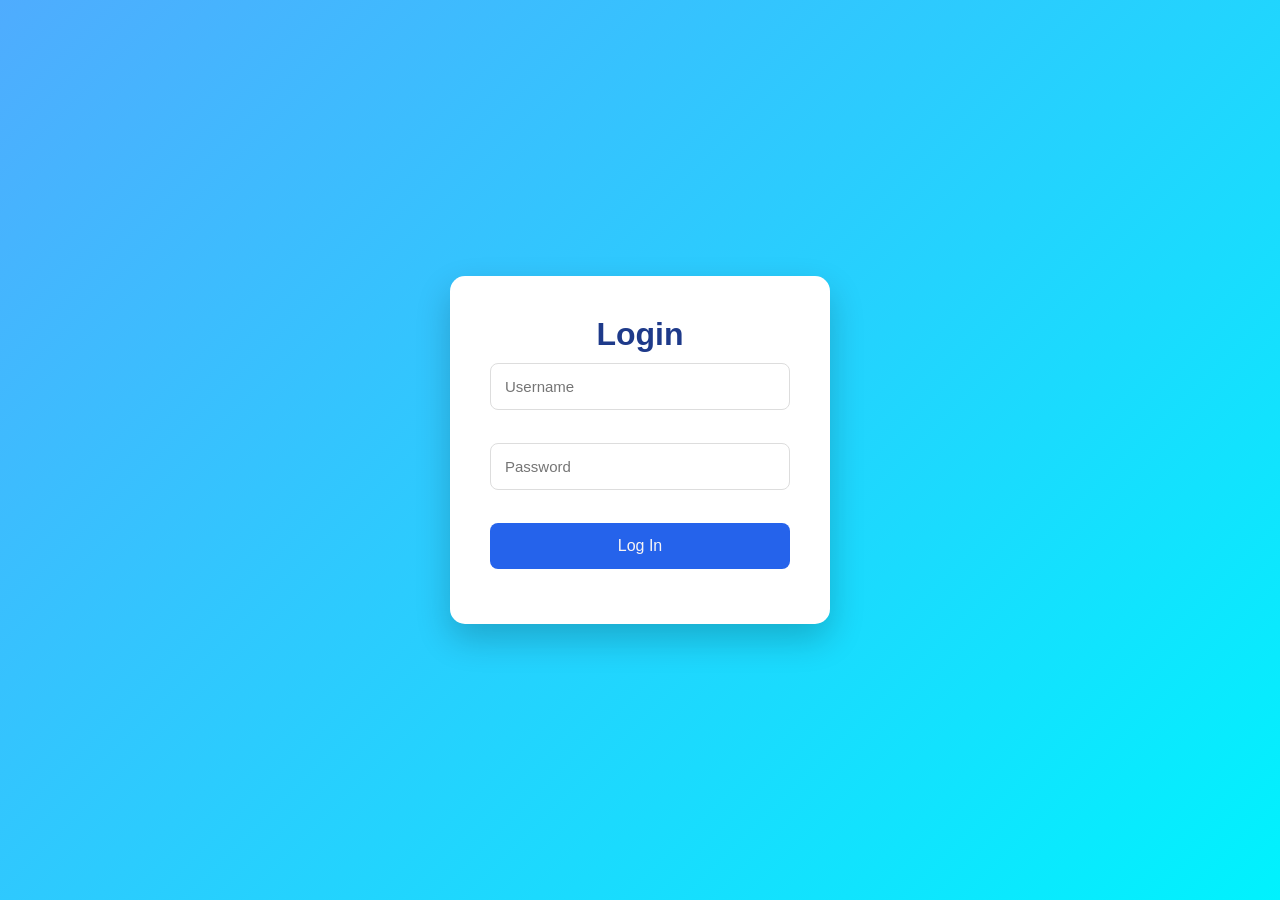
==== index.html @ 26d784d2 "First commit" ====
<!DOCTYPE html>
<html lang="en">
<head>
    <meta charset="UTF-8">
    <meta name="viewport" content="width=device-width, initial-scale=1.0">
    <title>Login</title>
    <style>
        * {box-sizing: border-box;
            margin: 0;
            padding: 0;
            font-family: Arial, Helvetica, sans-serif;
        }
        body {
            display: flex;
            align-items: center;
            justify-content: center;
            flex-direction: column;
            min-height: 100vh;
            background: linear-gradient(135deg, #4facfe, #00f2fe);

        }
        .container {
            width: 380px;
            background: #fff;
            padding: 40px;
            box-shadow: 0 0 10px rgba(0, 0, 0, 0.2);
            border-radius: 15px;
            box-shadow: 0 15px 35px rgba(0, 0, 0, 0.2);
        }
        .form {

            display: flex;
            flex-direction: column;
            gap: 15px;
        }
        h1 {
            color: #1e3a8a;
            text-align: center;
            margin-bottom: 10px;
        }
        .container input {
            width: 100%;
            padding: 14px;
            margin-bottom: 18px;
            border: 1px solid #ddd;
            border-radius: 8px;
            font-size: 15px;
            transition: 0.3s;
            outline: none;
        }
        .container button {
            width: 100%;
            padding: 14px;
            font-size: 16px;
            background: #2563eb;
            color: #f8f4f4;
            border-radius: 8px;
            border: none; 
            cursor: pointer;
            transition: .3s
            
            ;           
        }
        .error {color: red;}
        .success {color: green;}

    </style>
</head>
<body>
    <div class="container">
        <h1>Login</h1>
        <form class="form">
            <input type="text" id="username" placeholder="Username" required>
            <input type="password" id="password" placeholder="Password" required>
            <button id="button">Log In</button>
            <p id="message"></p>
        </form>
    </div>

    <script>
        const text = document.getElementById("username") ;
        const Password = document.getElementById("password");
        const message = document.getElementById("message");
        const button = document.getElementById("button");

        const Validname = "Olamilekan David";
        const Validpass = "0987654321";

        button.addEventListener("click" , (e) => {
        e.preventDefault();
        if(text.value === Validname && Password.value === Validpass) {
            message.textContent = "Login Successful!";
            message.className = "success";
        }else{
            message.textContent = "Login Error, Try again!";
            message.className = "error";
        }
        }) 
    </script>
</body>
</html>
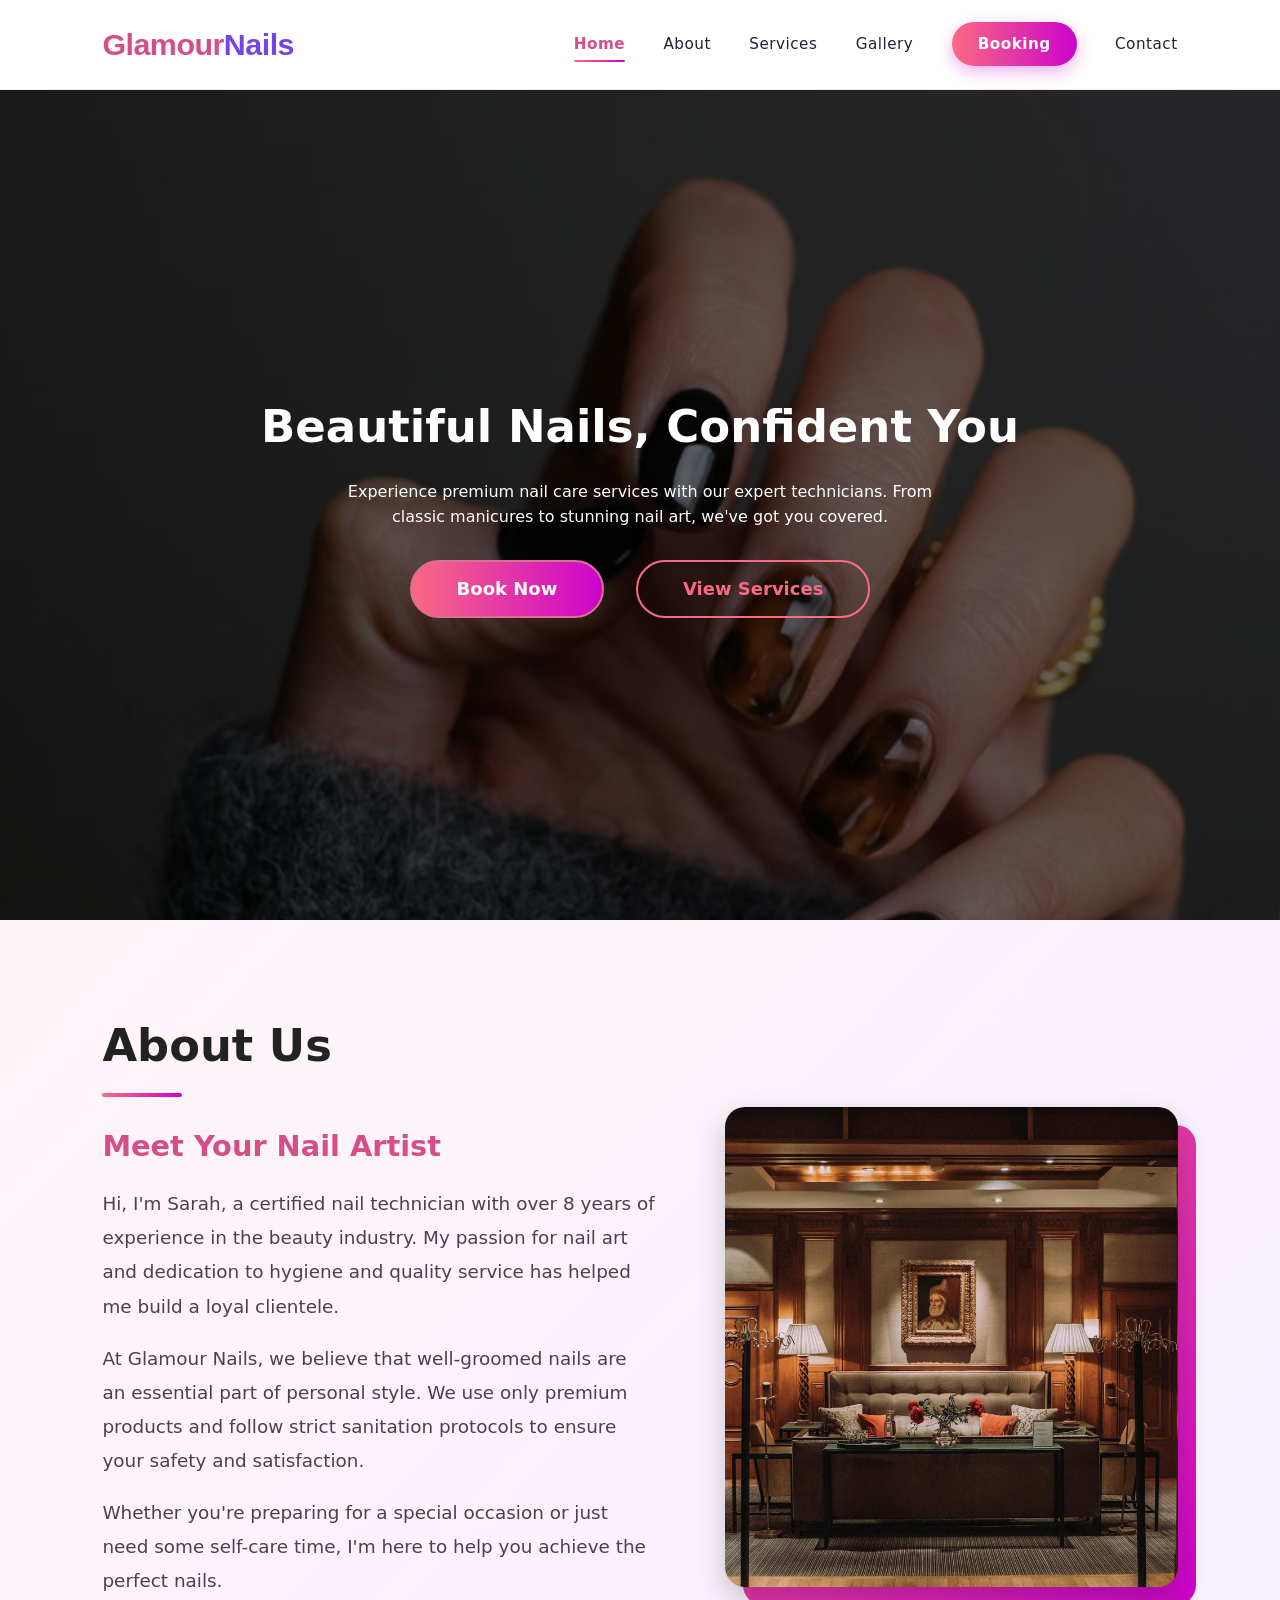
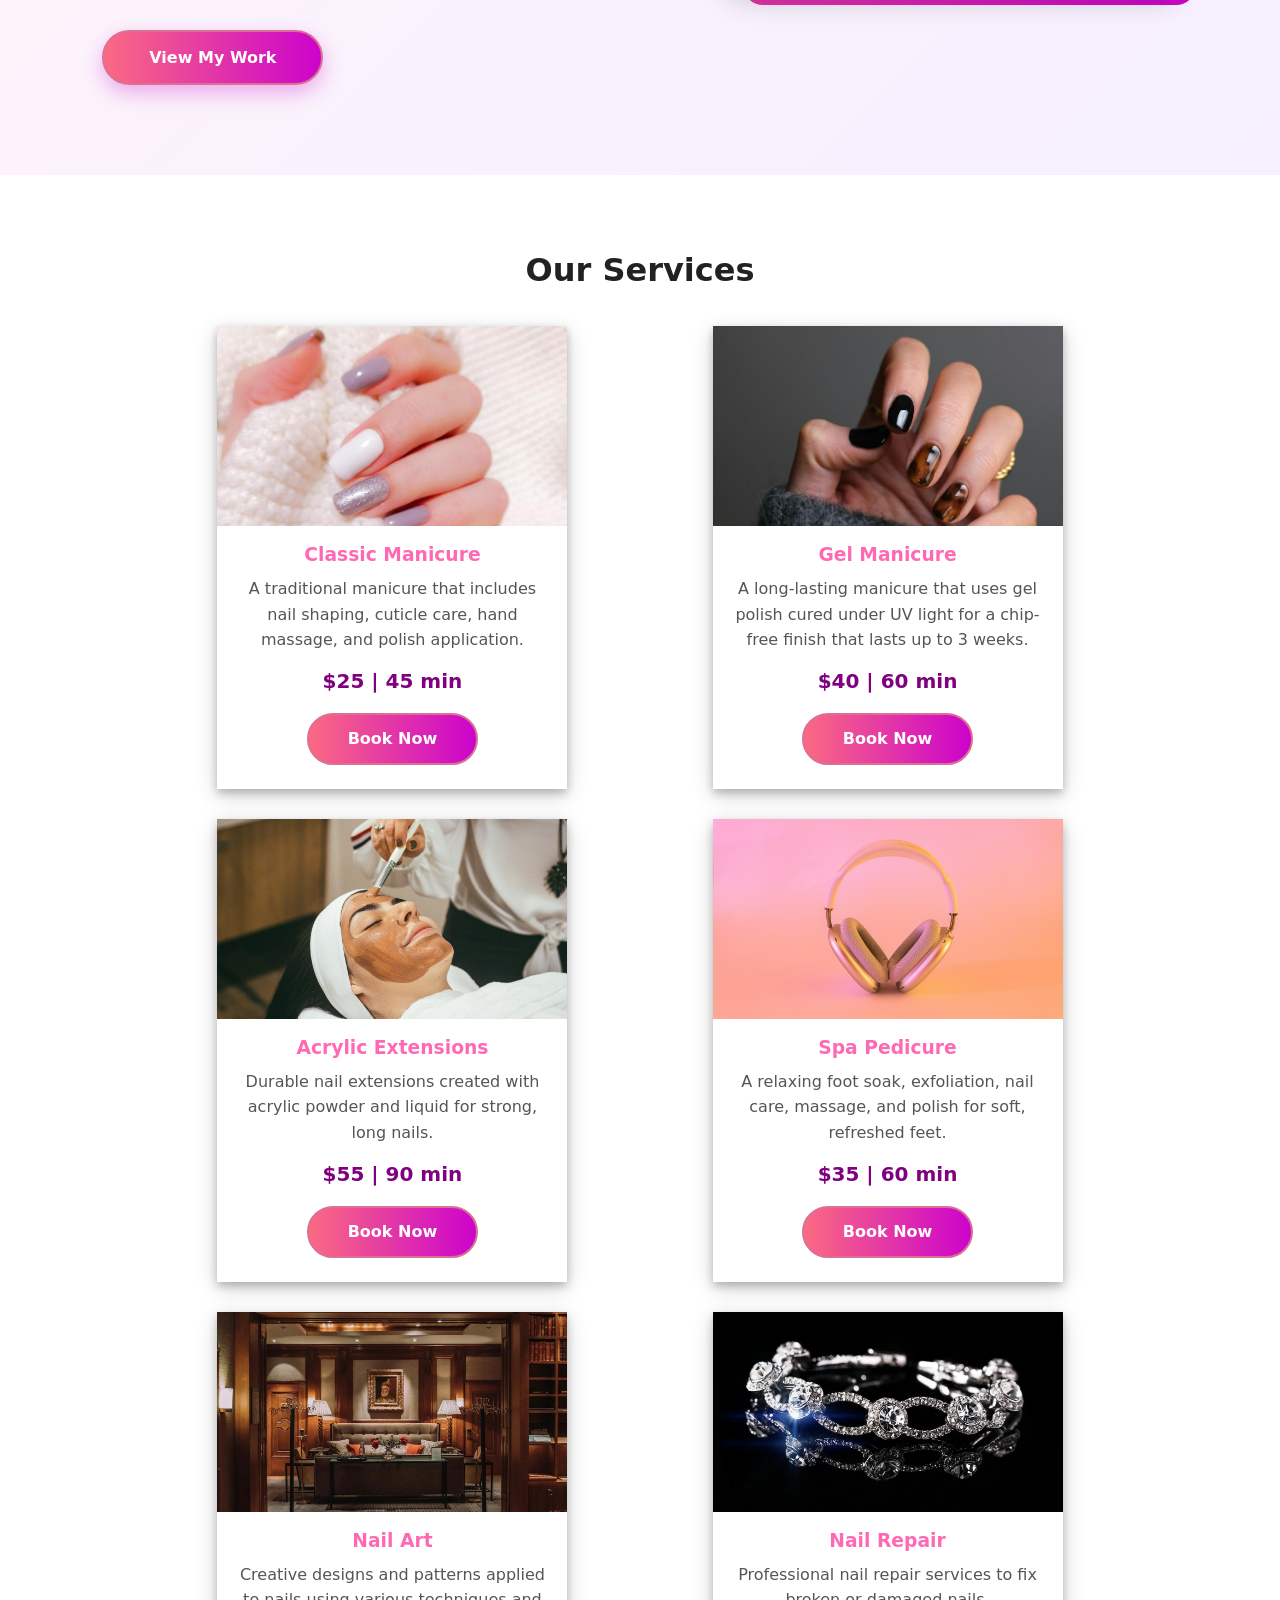
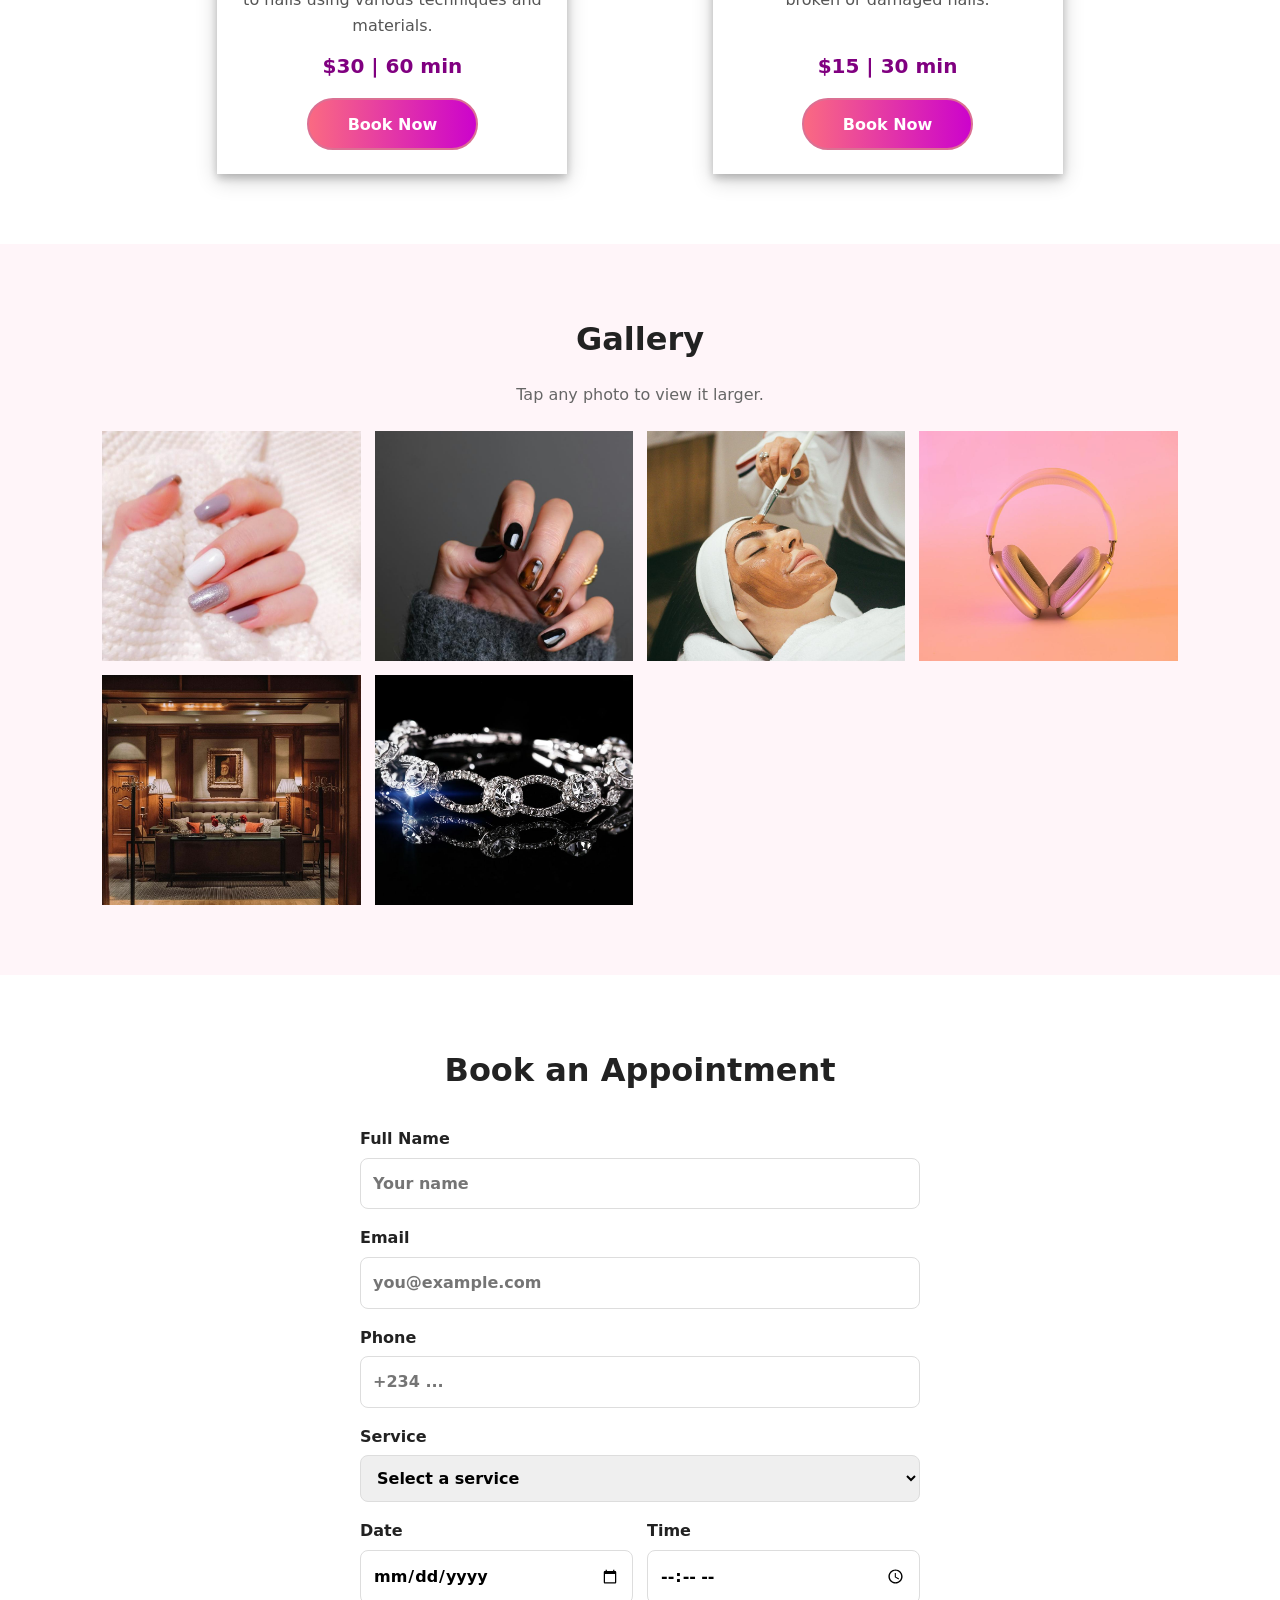
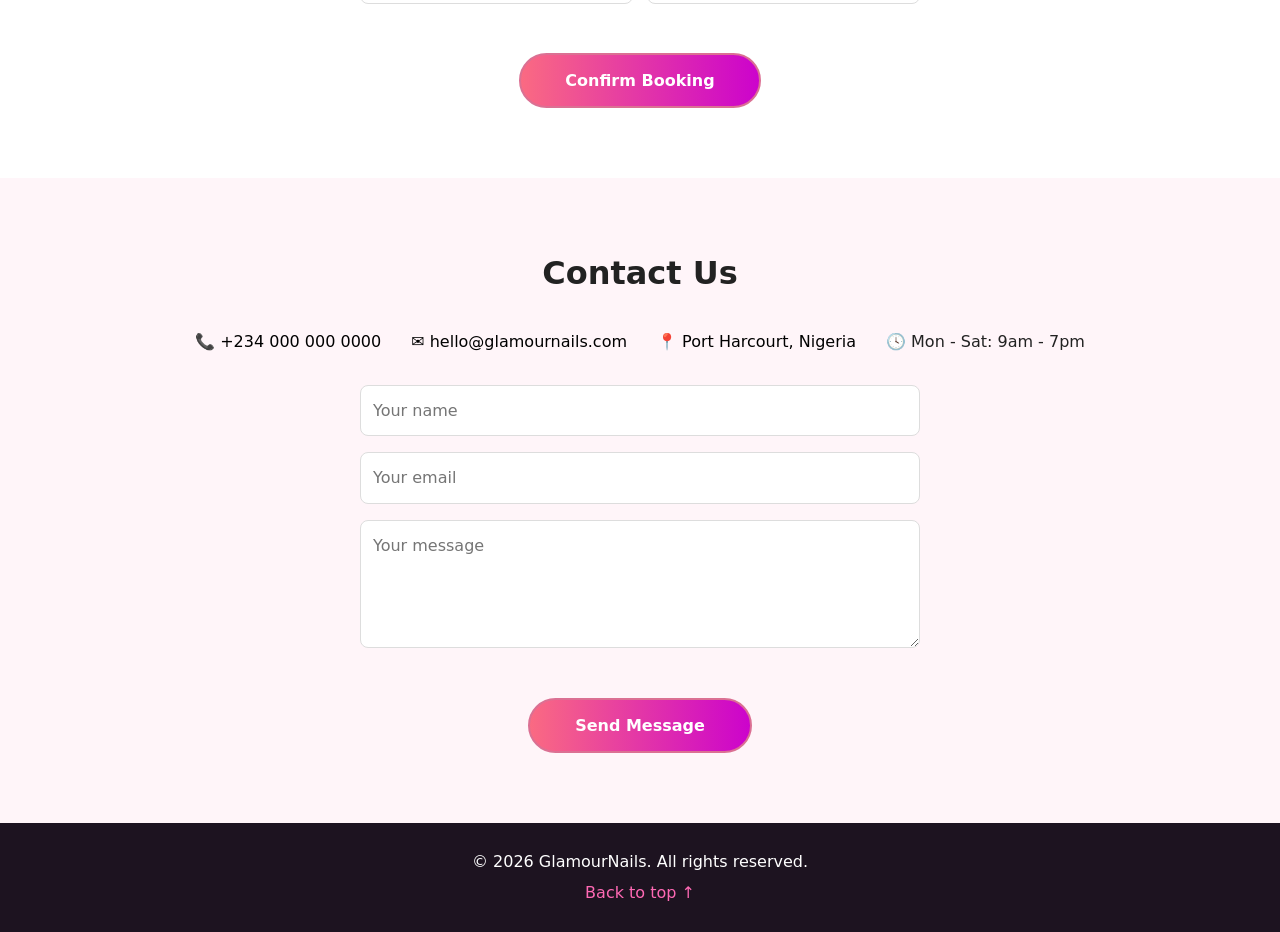
==== commit 7bab141d: "title change" ====
--- a/index.html
+++ b/index.html
@@ -3,99 +3,175 @@
 <head>
     <meta charset="UTF-8">
     <meta name="viewport" content="width=device-width, initial-scale=1.0">
-    <title>Login</title>
-    <style>
-        * {box-sizing: border-box;
-            margin: 0;
-            padding: 0;
-            font-family: Arial, Helvetica, sans-serif;
-        }
-        body {
-            display: flex;
-            align-items: center;
-            justify-content: center;
-            flex-direction: column;
-            min-height: 100vh;
-            background: linear-gradient(135deg, #4facfe, #00f2fe);
-
-        }
-        .container {
-            width: 380px;
-            background: #fff;
-            padding: 40px;
-            box-shadow: 0 0 10px rgba(0, 0, 0, 0.2);
-            border-radius: 15px;
-            box-shadow: 0 15px 35px rgba(0, 0, 0, 0.2);
-        }
-        .form {
-
-            display: flex;
-            flex-direction: column;
-            gap: 15px;
-        }
-        h1 {
-            color: #1e3a8a;
-            text-align: center;
-            margin-bottom: 10px;
-        }
-        .container input {
-            width: 100%;
-            padding: 14px;
-            margin-bottom: 18px;
-            border: 1px solid #ddd;
-            border-radius: 8px;
-            font-size: 15px;
-            transition: 0.3s;
-            outline: none;
-        }
-        .container button {
-            width: 100%;
-            padding: 14px;
-            font-size: 16px;
-            background: #2563eb;
-            color: #f8f4f4;
-            border-radius: 8px;
-            border: none; 
-            cursor: pointer;
-            transition: .3s
-            
-            ;           
-        }
-        .error {color: red;}
-        .success {color: green;}
-
-    </style>
+    <title>GlamourNails</title>
+    <link rel="stylesheet" href="style.css">
+    
 </head>
 <body>
-    <div class="container">
-        <h1>Login</h1>
-        <form class="form">
-            <input type="text" id="username" placeholder="Username" required>
-            <input type="password" id="password" placeholder="Password" required>
-            <button id="button">Log In</button>
-            <p id="message"></p>
-        </form>
+    <header class="navbar">
+        <a href="#home" class="logo">Glamour<span>Nails</span></a>
+        <button class="menu-toggle" id="menuToggle" aria-label="Toggle menu">&#9776;</button>
+        <nav class="nav" id="nav">
+            <a href="#home">Home</a>
+            <a href="#about">About</a>
+            <a href="#services">Services</a>
+            <a href="#gallery">Gallery</a>
+            <a href="#booking" class="nav-cta">Booking</a>
+            <a href="#contact">Contact</a>
+        </nav>
+    </header>
+
+    <section id="home" class="bdy">
+        <div class="background">
+        <h1>Beautiful Nails, Confident You</h1>
+        <p class="paragraph">Experience premium nail care services with our expert technicians.
+            From classic manicures to stunning nail art, we've got you covered.</p>
+        <div class="btn">
+            <a href="#booking" class="hero-buttons">Book Now</a>
+            <a href="#services" class="buttons">View Services</a>
+        </div>
+        </div>
+    </section>
+
+<section id="about" class="about">
+    <div class="about-text">
+        <h2>About Us</h2>
+        <h3>Meet Your Nail Artist</h3>
+        <p>Hi, I'm Sarah, a certified nail technician with over 8 years of experience in the beauty industry. My passion for nail art and dedication to hygiene and quality service has helped me build a loyal clientele.</p>
+        <p>At Glamour Nails, we believe that well-groomed nails are an essential part of personal style. We use only premium products and follow strict sanitation protocols to ensure your safety and satisfaction.</p>
+        <p>Whether you're preparing for a special occasion or just need some self-care time, I'm here to help you achieve the perfect nails.</p>
+        <a href="#gallery" class="hero-buttons">View My Work</a>
     </div>
 
-    <script>
-        const text = document.getElementById("username") ;
-        const Password = document.getElementById("password");
-        const message = document.getElementById("message");
-        const button = document.getElementById("button");
+    <div class="about-img">
+        <img src="Image/no 5.jpeg" alt="Nail art by Sarah">
+    </div>
+</section>
+    <section id="services" class="services">
+        <h2>Our Services</h2>
+        <div class="grid">
+            <div class="stats">
+                <img src="Image/no 1.jpeg" alt="Classic Manicure">
+                <h3>Classic Manicure</h3>
+                <p>A traditional manicure that includes nail shaping, cuticle care, hand massage, and polish application.</p>
+                <div class="amt">$25 | 45 min</div>
+                <a href="#booking" class="hero-button" data-service="Classic Manicure">Book Now</a>
+            </div>
+            <div class="stats">
+                <img src="Image/no 2.jpeg" alt="Gel Manicure">
+                <h3>Gel Manicure</h3>
+                <p>A long-lasting manicure that uses gel polish cured under UV light for a chip-free finish that lasts up to 3 weeks.</p>
+                <div class="amt">$40 | 60 min</div>
+                <a href="#booking" class="hero-button" data-service="Gel Manicure">Book Now</a>
+            </div>
+            <div class="stats">
+                <img src="Image/no 3.jpeg" alt="Acrylic Extensions">
+                <h3>Acrylic Extensions</h3>
+                <p>Durable nail extensions created with acrylic powder and liquid for strong, long nails.</p>
+                <div class="amt">$55 | 90 min</div>
+                <a href="#booking" class="hero-button" data-service="Acrylic Extensions">Book Now</a>
+            </div>
+            <div class="stats">
+                <img src="Image/no 4.jpeg" alt="Spa Pedicure">
+                <h3>Spa Pedicure</h3>
+                <p>A relaxing foot soak, exfoliation, nail care, massage, and polish for soft, refreshed feet.</p>
+                <div class="amt">$35 | 60 min</div>
+                <a href="#booking" class="hero-button" data-service="Spa Pedicure">Book Now</a>
+            </div>
+            <div class="stats">
+                <img src="Image/no 5.jpeg" alt="Nail Art">
+                <h3>Nail Art</h3>
+                <p>Creative designs and patterns applied to nails using various techniques and materials.</p>
+                <div class="amt">$30 | 60 min</div>
+                <a href="#booking" class="hero-button" data-service="Nail Art">Book Now</a>
+            </div>
+            <div class="stats">
+                <img src="Image/no 6.jpeg" alt="Nail Repair">
+                <h3>Nail Repair</h3>
+                <p>Professional nail repair services to fix broken or damaged nails.</p>
+                <div class="amt">$15 | 30 min</div>
+                <a href="#booking" class="hero-button" data-service="Nail Repair">Book Now</a>
+            </div>
+        </div>
+    </section>
 
-        const Validname = "Olamilekan David";
-        const Validpass = "0987654321";
+    <section id="gallery" class="gallery">
+        <h2>Gallery</h2>
+        <p class="sub">Tap any photo to view it larger.</p>
+        <div class="gallery-grid">
+            <img src="Image/no 1.jpeg" alt="Gallery 1">
+            <img src="Image/no 2.jpeg" alt="Gallery 2">
+            <img src="Image/no 3.jpeg" alt="Gallery 3">
+            <img src="Image/no 4.jpeg" alt="Gallery 4">
+            <img src="Image/no 5.jpeg" alt="Gallery 5">
+            <img src="Image/no 6.jpeg" alt="Gallery 6">
+        </div>
+    </section>
 
-        button.addEventListener("click" , (e) => {
-        e.preventDefault();
-        if(text.value === Validname && Password.value === Validpass) {
-            message.textContent = "Login Successful!";
-            message.className = "success";
-        }else{
-            message.textContent = "Login Error, Try again!";
-            message.className = "error";
-        }
-        }) 
-    </script>
+    <section id="booking" class="booking">
+        <h2>Book an Appointment</h2>
+        <form id="bookingForm" novalidate>
+            <label>Full Name
+                <input type="text" id="name" required placeholder="Your name">
+            </label>
+            <label>Email
+                <input type="email" id="email" required placeholder="you@example.com">
+            </label>
+            <label>Phone
+                <input type="tel" id="phone" required placeholder="+234 ...">
+            </label>
+            <label>Service
+                <select id="service" required>
+                    <option value="">Select a service</option>
+                    <option>Classic Manicure</option>
+                    <option>Gel Manicure</option>
+                    <option>Acrylic Extensions</option>
+                    <option>Spa Pedicure</option>
+                    <option>Nail Art</option>
+                    <option>Nail Repair</option>
+                </select>
+            </label>
+            <div class="row">
+                <label>Date <input type="date" id="date" required></label>
+                <label>Time <input type="time" id="time" required></label>
+            </div>
+            <p class="error" id="formError"></p>
+            <button type="submit" class="hero-buttons">Confirm Booking</button>
+        </form>
+        <div class="success" id="success" hidden>
+            <h3>Booking Received!</h3>
+            <p id="successMsg"></p>
+            <button class="buttons dark" id="newBooking">Make Another Booking</button>
+        </div>
+    </section>
+
+    <section id="contact" class="contact">
+        <h2>Contact Us</h2>
+        <div class="contact-info">
+            <a href="tel:+2340000000000">&#128222; +234 000 000 0000</a>
+            <a href="mailto:hello@glamournails.com">&#9993; hello@glamournails.com</a>
+            <a href="https://maps.google.com/?q=Port+Harcourt" target="_blank" rel="noopener">&#128205; Port Harcourt, Nigeria</a>
+            <span>&#128339; Mon - Sat: 9am - 7pm</span>
+        </div>
+        <form id="contactForm" novalidate>
+            <input type="text" id="cname" placeholder="Your name" required>
+            <input type="email" id="cemail" placeholder="Your email" required>
+            <textarea id="cmsg" rows="4" placeholder="Your message" required></textarea>
+            <p class="error" id="contactError"></p>
+            <button type="submit" class="hero-buttons">Send Message</button>
+        </form>
+    </section>
+
+    <footer>
+        <p>&copy; 2026 GlamourNails. All rights reserved.</p>
+        <a href="#home">Back to top &uarr;</a>
+    </footer>
+
+    <div class="lightbox" id="lightbox" hidden>
+        <span class="close" id="lbClose">&times;</span>
+        <img id="lbImg" alt="">
+    </div>
+
+    <script src="class.js"></script>
 </body>
 </html>
--- a/style.css
+++ b/style.css
@@ -0,0 +1,264 @@
+:root{--pink:#d74e86;--purple:#7544e6;--grad:linear-gradient(to right,rgb(250,106,130),rgb(204,3,204));--soft:#fff5f9}
+*{box-sizing:border-box;margin:0;padding:0}
+html{scroll-behavior:smooth;scroll-padding-top:80px}
+body{font-family:'Segoe UI',Roboto,system-ui,-apple-system,sans-serif;color:#222;line-height:1.6}
+a{color:black;text-decoration:none}
+a:hover{text-decoration:underline}
+section{padding:70px 8%}
+h1{font-size:45px}
+h2{text-align:center;font-size:2rem;margin-bottom:30px}
+h3{color:hotpink}
+
+
+.navbar {
+  position: sticky;
+  top: 0;
+  z-index: 50;
+  display: flex;
+  justify-content: space-between;
+  align-items: center;
+  padding: 20px 8%;
+  background: rgba(255, 255, 255, 0.85);
+  backdrop-filter: blur(12px);
+  -webkit-backdrop-filter: blur(12px);
+  border-bottom: 1px solid rgba(215, 78, 134, 0.12);
+  transition: padding 0.3s, box-shadow 0.3s;
+}
+
+
+.navbar.scrolled {
+  padding: 12px 8%;
+  box-shadow: 0 6px 24px rgba(117, 68, 230, 0.15);
+}
+
+.logo {
+  font-size: 1.9rem;
+  font-weight: 800;
+  letter-spacing: -0.5px;
+  color: #d74e86;
+  font-family: "Arial Rounded MT Bold", "Helvetica Rounded", "Segoe UI", sans-serif;
+}
+.logo:hover { text-decoration: none; }
+.logo span { color: #7544e6; }
+
+.nav {
+  display: flex;
+  align-items: center;
+  gap: 2.4rem;
+}
+
+.nav a {
+  position: relative;
+  font-size: 0.95rem;
+  font-weight: 500;
+  letter-spacing: 0.5px;
+  color: #2b1d33;
+  padding: 6px 0;
+  transition: color 0.25s;
+}
+.nav a:hover { text-decoration: none; color: #d74e86; }
+
+
+.nav a:not(.nav-cta)::after {
+  content: "";
+  position: absolute;
+  left: 0;
+  bottom: 0;
+  width: 0;
+  height: 2px;
+  border-radius: 2px;
+  background: linear-gradient(to right, rgb(250, 106, 130), rgb(204, 3, 204));
+  transition: width 0.3s ease;
+}
+.nav a:not(.nav-cta):hover::after,
+.nav a.active:not(.nav-cta)::after { width: 100%; }
+.nav a.active { color: #d74e86; font-weight: 600; }
+
+
+.nav .nav-cta {
+  color: white;
+  padding: 10px 26px;
+  border-radius: 40px;
+  font-weight: 600;
+  background-image: linear-gradient(to right, rgb(250, 106, 130), rgb(204, 3, 204));
+  box-shadow: 0 6px 16px rgba(204, 3, 204, 0.3);
+  transition: transform 0.2s, box-shadow 0.2s;
+}
+.nav .nav-cta:hover,
+.nav .nav-cta.active {
+  color: white;
+  transform: translateY(-2px);
+  box-shadow: 0 10px 22px rgba(204, 3, 204, 0.4);
+}
+
+.menu-toggle {
+  display: none;
+  background: none;
+  border: 0;
+  font-size: 2rem;
+  line-height: 1;
+  color: #7544e6;
+  cursor: pointer;
+}
+
+.bdy{padding:0;min-height:calc(100vh - 70px);display:flex;align-items:center;justify-content:center;
+  background-image:linear-gradient(rgba(0,0,0,.6),rgba(0,0,0,.6)),url("Image/no 2.jpeg");
+  background-position:center;background-repeat:no-repeat;background-size:cover}
+.background{text-align:center;color:white;font-size:large;padding:40px 8%}
+.paragraph{font-size:medium;max-width:620px;margin:16px auto 0}
+.btn{display:flex;justify-content:center;flex-wrap:wrap;gap:2rem;font-weight:600;margin-top:30px}
+
+
+.hero-buttons,.hero-button{display:inline-block;border:2px solid palevioletred;border-radius:40px;color:white;padding:.8rem 2.8rem;background-image:var(--grad);cursor:pointer;font:inherit;font-weight:600;transition:transform .2s}
+.hero-buttons:hover,.hero-button:hover,.buttons:hover{transform:scale(1.08);text-decoration:none}
+.buttons{display:inline-block;border:2px solid rgb(250,106,130);color:rgb(250,106,130);border-radius:40px;padding:.8rem 2.8rem;background:transparent;cursor:pointer;font:inherit;font-weight:600;transition:transform .2s}
+.buttons.dark{color:var(--pink)}
+
+.about {
+  display: grid;
+  grid-template-columns: 1.1fr 0.9fr;   /* text | picture */
+  align-items: center;
+  gap: 70px;
+  padding: 90px 8%;
+  text-align: left;
+  background: linear-gradient(135deg, #fff5f9 0%, #f6efff 100%);
+}
+
+.about h2 {
+  text-align: left;
+  font-size: 2.8rem;
+  font-weight: 800;
+  margin-bottom: 26px;
+}
+
+.about h2::after {
+  content: "";
+  display: block;
+  width: 80px;
+  height: 4px;
+  margin-top: 12px;
+  border-radius: 4px;
+  background: linear-gradient(to right, rgb(250, 106, 130), rgb(204, 3, 204));
+}
+
+.about h3 {
+  font-size: 1.8rem;
+  color: #d74e86;
+  margin-bottom: 18px;
+}
+
+.about p {
+  font-size: 1.15rem;
+  line-height: 1.85;
+  color: #4a4050;
+  margin-bottom: 18px;
+  max-width: none;
+}
+
+.about .hero-buttons {
+  margin-top: 14px;
+  box-shadow: 0 8px 20px rgba(204, 3, 204, 0.3);
+}
+
+.about-img {
+  position: relative;
+}
+
+.about-img::before {
+  content: "";
+  position: absolute;
+  top: 18px;
+  left: 18px;
+  right: -18px;
+  bottom: -18px;
+  border-radius: 20px;
+  background: linear-gradient(135deg, rgb(250, 106, 130), rgb(204, 3, 204));
+  z-index: 0;
+}
+
+.about-img img {
+  position: relative;
+  z-index: 1;
+  display: block;
+  width: 100%;
+  height: 480px;
+  object-fit: cover;
+  border-radius: 20px;
+  box-shadow: 0 12px 30px rgba(0, 0, 0, 0.2);
+}
+
+@media (max-width: 900px) {
+  .about {
+    grid-template-columns: 1fr;
+    gap: 50px;
+    padding: 60px 8%;
+  }
+  .about h2 { font-size: 2.2rem; }
+  .about p { font-size: 1.05rem; }
+  .about-img img { height: 340px; }
+}
+
+.services{text-align:center}
+.grid{display:grid;grid-template-columns:repeat(auto-fit,minmax(300px,350px));justify-content:space-evenly;gap:30px}
+.stats{box-shadow:0 4px 8px 0 rgba(0,0,0,.2),0 6px 20px 0 rgba(0,0,0,.19);text-align:center;display:flex;flex-direction:column;align-items:center;padding-bottom:24px;background:white}
+.stats img{width:100%;height:200px;object-fit:cover}
+.stats h3{margin:14px 0 6px}
+.stats p{padding:0 18px;flex:1;color:#555}
+.amt{color:purple;font-weight:bold;font-size:20px;margin:12px 0 16px}
+.stats .hero-button{padding:.7rem 2.4rem}
+
+.gallery{background:var(--soft);text-align:center}
+.sub{margin:-14px 0 24px;color:#666}
+.gallery-grid{display:grid;grid-template-columns:repeat(auto-fill,minmax(250px,1fr));gap:14px}
+.gallery-grid img{width:100%;height:230px;object-fit:cover;cursor:zoom-in;transition:transform .2s}
+.gallery-grid img:hover{transform:scale(1.04)}
+
+form{max-width:560px;margin:0 auto;display:flex;flex-direction:column;gap:16px;text-align:left}
+label{display:flex;flex-direction:column;gap:6px;font-weight:600;flex:1}
+input,select,textarea{padding:12px;border:1.5px solid #ddd;border-radius:8px;font:inherit}
+input:focus,select:focus,textarea:focus{outline:none;border-color:var(--pink)}
+.row{display:flex;gap:14px}
+form .hero-buttons{align-self:center}
+.error{color:#c0392b;font-size:.9rem;min-height:1.2em;text-align:center}
+.booking{text-align:center}
+.success{max-width:560px;margin:0 auto;padding:30px;background:var(--soft);box-shadow:0 4px 8px rgba(0,0,0,.15)}
+.success .buttons{margin-top:18px}
+.success[hidden],.lightbox[hidden]{display:none}
+
+/* Contact + footer */
+.contact{background:var(--soft);text-align:center}
+.contact-info{display:flex;flex-wrap:wrap;justify-content:center;gap:12px 30px;margin-bottom:30px}
+footer{background:#1d1320;color:white;text-align:center;padding:26px;display:flex;flex-direction:column;gap:6px}
+footer a{color:hotpink}
+
+/* Lightbox */
+.lightbox{position:fixed;inset:0;background:rgba(0,0,0,.88);z-index:100;display:flex;align-items:center;justify-content:center}
+.lightbox img{max-width:90%;max-height:88vh}
+.close{position:absolute;top:18px;right:30px;color:white;font-size:2.6rem;cursor:pointer}
+
+@media(max-width:800px){
+  .menu-toggle { display: block; }
+  .navbar, .navbar.scrolled { padding: 14px 6%; }
+  .logo { font-size: 1.6rem; }
+  .nav {
+    position: absolute;
+    top: 100%;
+    left: 0;
+    right: 0;
+    flex-direction: column;
+    align-items: stretch;
+    gap: 0;
+    background: white;
+    max-height: 0;
+    overflow: hidden;
+    transition: max-height 0.35s ease;
+  }
+  .nav.open { max-height: 480px; box-shadow: 0 12px 20px rgba(0, 0, 0, 0.1); }
+  .nav a { padding: 16px 6%; border-top: 1px solid #f4e8ef; }
+  .nav a:not(.nav-cta)::after { display: none; }
+  .nav .nav-cta {
+    margin: 16px 6%;
+    text-align: center;
+    padding: 14px;
+  }
+}
